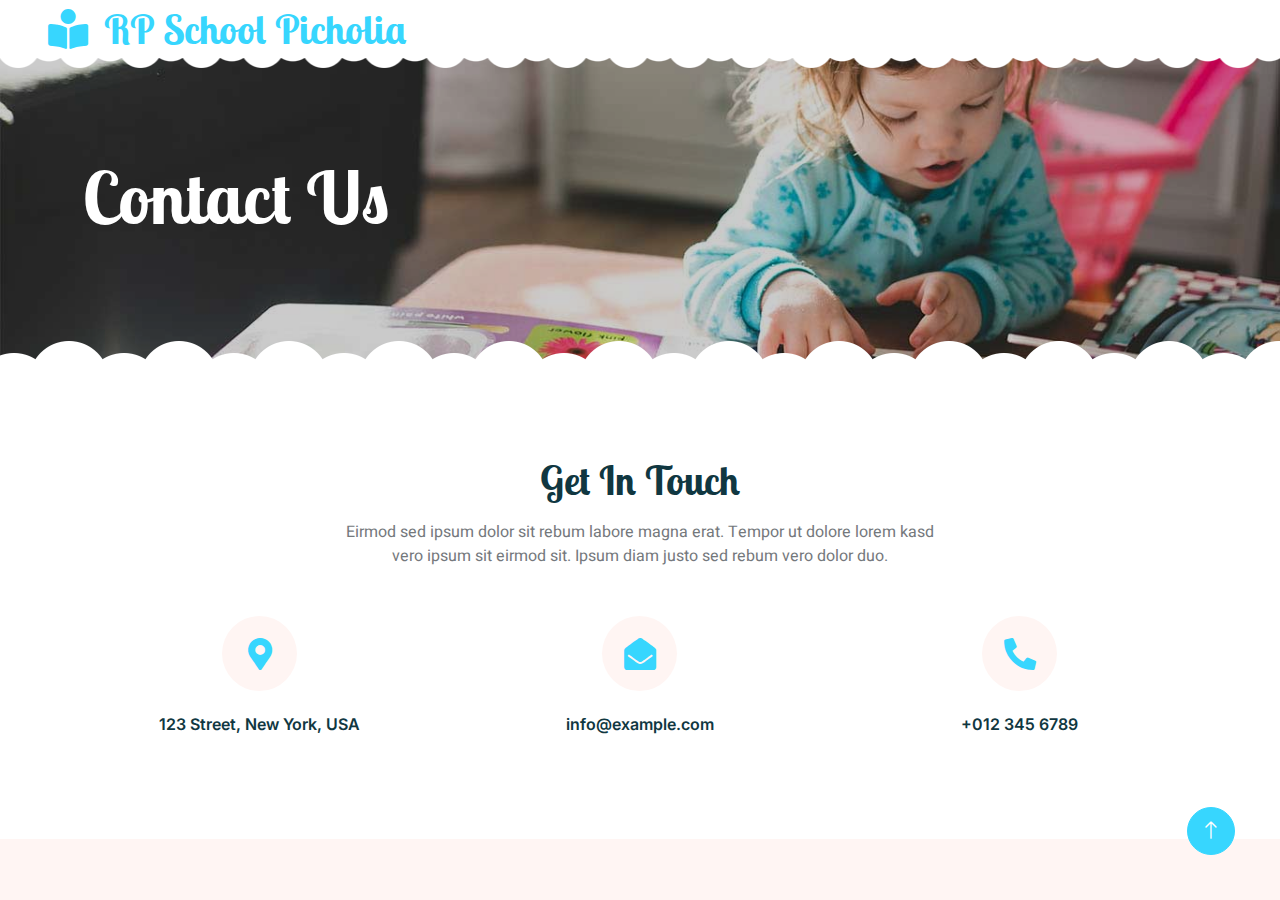
==== contact.html @ b972d2f2 "first commit" ====
<!DOCTYPE html>
<html lang="en">

<head>
    <meta charset="utf-8">
    <title>Kider - Preschool Website Template</title>
    <meta content="width=device-width, initial-scale=1.0" name="viewport">
    <meta content="" name="keywords">
    <meta content="" name="description">

    <!-- Favicon -->
    <link href="img/favicon.ico" rel="icon">

    <!-- Google Web Fonts -->
    <link rel="preconnect" href="https://fonts.googleapis.com">
    <link rel="preconnect" href="https://fonts.gstatic.com" crossorigin>
    <link href="https://fonts.googleapis.com/css2?family=Heebo:wght@400;500;600&family=Inter:wght@600&family=Lobster+Two:wght@700&display=swap" rel="stylesheet">
    
    <!-- Icon Font Stylesheet -->
    <link href="https://cdnjs.cloudflare.com/ajax/libs/font-awesome/5.10.0/css/all.min.css" rel="stylesheet">
    <link href="https://cdn.jsdelivr.net/npm/bootstrap-icons@1.4.1/font/bootstrap-icons.css" rel="stylesheet">

    <!-- Libraries Stylesheet -->
    <link href="lib/animate/animate.min.css" rel="stylesheet">
    <link href="lib/owlcarousel/assets/owl.carousel.min.css" rel="stylesheet">

    <!-- Customized Bootstrap Stylesheet -->
    <link href="css/bootstrap.min.css" rel="stylesheet">

    <!-- Template Stylesheet -->
    <link href="css/style.css" rel="stylesheet">
</head>

<body>
    <div class="container-xxl bg-white p-0">
        <!-- Spinner Start -->
        <div id="spinner" class="show bg-white position-fixed translate-middle w-100 vh-100 top-50 start-50 d-flex align-items-center justify-content-center">
            <div class="spinner-border text-primary" style="width: 3rem; height: 3rem;" role="status">
                <span class="sr-only">Loading...</span>
            </div>
        </div>
        <!-- Spinner End -->


        <!-- Navbar Start -->
        <nav class="navbar navbar-expand-lg bg-white navbar-light sticky-top px-4 px-lg-5 py-lg-0">
            <a href="index.html" class="navbar-brand">
                <h1 class="m-0 text-primary"><i class="fa fa-book-reader me-3"></i>RP School Picholia</h1>
            </a>
            <button type="button" class="navbar-toggler" data-bs-toggle="collapse" data-bs-target="#navbarCollapse">
                <span class="navbar-toggler-icon"></span>
            </button>
        </nav>
        <!-- Navbar End -->


        <!-- Page Header End -->
        <div class="container-xxl py-5 page-header position-relative mb-5">
            <div class="container py-5">
                <h1 class="display-2 text-white animated slideInDown mb-4">Contact Us</h1>
                <nav aria-label="breadcrumb animated slideInDown">
                </nav>
            </div>
        </div>
        <!-- Page Header End -->


        <!-- Contact Start -->
        <div class="container-xxl py-5">
            <div class="container">
                <div class="text-center mx-auto mb-5 wow fadeInUp" data-wow-delay="0.1s" style="max-width: 600px;">
                    <h1 class="mb-3">Get In Touch</h1>
                    <p>Eirmod sed ipsum dolor sit rebum labore magna erat. Tempor ut dolore lorem kasd vero ipsum sit
                        eirmod sit. Ipsum diam justo sed rebum vero dolor duo.</p>
                </div>
                <div class="row g-4 mb-5">
                    <div class="col-md-6 col-lg-4 text-center wow fadeInUp" data-wow-delay="0.1s">
                        <div class="bg-light rounded-circle d-inline-flex align-items-center justify-content-center mb-4" style="width: 75px; height: 75px;">
                            <i class="fa fa-map-marker-alt fa-2x text-primary"></i>
                        </div>
                        <h6>123 Street, New York, USA</h6>
                    </div>
                    <div class="col-md-6 col-lg-4 text-center wow fadeInUp" data-wow-delay="0.3s">
                        <div class="bg-light rounded-circle d-inline-flex align-items-center justify-content-center mb-4" style="width: 75px; height: 75px;">
                            <i class="fa fa-envelope-open fa-2x text-primary"></i>
                        </div>
                        <h6>info@example.com</h6>
                    </div>
                    <div class="col-md-6 col-lg-4 text-center wow fadeInUp" data-wow-delay="0.5s">
                        <div class="bg-light rounded-circle d-inline-flex align-items-center justify-content-center mb-4" style="width: 75px; height: 75px;">
                            <i class="fa fa-phone-alt fa-2x text-primary"></i>
                        </div>
                        <h6>+012 345 6789</h6>
                    </div>
                </div>
                        </div>
                    </div>
                </div>
            </div>
        </div>
        <!-- Contact End -->




        <!-- Back to Top -->
        <a href="#" class="btn btn-lg btn-primary btn-lg-square back-to-top"><i class="bi bi-arrow-up"></i></a>
    </div>

    <!-- JavaScript Libraries -->
    <script src="https://code.jquery.com/jquery-3.4.1.min.js"></script>
    <script src="https://cdn.jsdelivr.net/npm/bootstrap@5.0.0/dist/js/bootstrap.bundle.min.js"></script>
    <script src="lib/wow/wow.min.js"></script>
    <script src="lib/easing/easing.min.js"></script>
    <script src="lib/waypoints/waypoints.min.js"></script>
    <script src="lib/owlcarousel/owl.carousel.min.js"></script>

    <!-- Template Javascript -->
    <script src="js/main.js"></script>
</body>

</html>
---- css/style.css ----
/********** Template CSS **********/
:root {
    --primary: #37d6fe;
    --light: #FFF5F3;
    --dark: #103741;
}

.back-to-top {
    position: fixed;
    display: none;
    right: 45px;
    bottom: 45px;
    z-index: 99;
}


/*** Spinner ***/
#spinner {
    opacity: 0;
    visibility: hidden;
    transition: opacity .5s ease-out, visibility 0s linear .5s;
    z-index: 99999;
}

#spinner.show {
    transition: opacity .5s ease-out, visibility 0s linear 0s;
    visibility: visible;
    opacity: 1;
}


/*** Button ***/
.btn {
    font-weight: 500;
    transition: .5s;
}

.btn.btn-primary {
    color: #FFFFFF;
}

.btn-square {
    width: 38px;
    height: 38px;
}

.btn-sm-square {
    width: 32px;
    height: 32px;
}

.btn-lg-square {
    width: 48px;
    height: 48px;
}

.btn-square,
.btn-sm-square,
.btn-lg-square {
    padding: 0;
    display: flex;
    align-items: center;
    justify-content: center;
    font-weight: normal;
    border-radius: 50px;
}


/*** Heading ***/
h1,
h2,
h3,
h4,
.h1,
.h2,
.h3,
.h4,
.display-1,
.display-2,
.display-3,
.display-4,
.display-5,
.display-6 {
    font-family: 'Lobster Two', cursive;
    font-weight: 700;
}

h5,
h6,
.h5,
.h6 {
    font-weight: 600;
}

.font-secondary {
    font-family: 'Lobster Two', cursive;
}


/*** Navbar ***/
.navbar .navbar-nav .nav-link {
    padding: 30px 15px;
    color: var(--dark);
    font-weight: 500;
    outline: none;
}

.navbar .navbar-nav .nav-link:hover,
.navbar .navbar-nav .nav-link.active {
    color: var(--primary);
}

.navbar.sticky-top {
    top: -100px;
    transition: .5s;
}

.navbar .dropdown-toggle::after {
    border: none;
    content: "\f107";
    font-family: "Font Awesome 5 Free";
    font-weight: 900;
    vertical-align: middle;
    margin-left: 5px;
    transition: .5s;
}

.navbar .dropdown-toggle[aria-expanded=true]::after {
    transform: rotate(-180deg);
}

@media (max-width: 991.98px) {
    .navbar .navbar-nav .nav-link  {
        margin-right: 0;
        padding: 10px 0;
    }

    .navbar .navbar-nav {
        margin-top: 15px;
        border-top: 1px solid #EEEEEE;
    }
}

@media (min-width: 992px) {
    .navbar .nav-item .dropdown-menu {
        display: block;
        top: calc(100% - 15px);
        margin-top: 0;
        opacity: 0;
        visibility: hidden;
        transition: .5s;
        
    }

    .navbar .nav-item:hover .dropdown-menu {
        top: 100%;
        visibility: visible;
        transition: .5s;
        opacity: 1;
    }
}


/*** Header ***/
.header-carousel::before,
.header-carousel::after,
.page-header::before,
.page-header::after {
    position: absolute;
    content: "";
    width: 100%;
    height: 10px;
    top: 0;
    left: 0;
    background: url(../img/bg-header-top.png) center center repeat-x;
    z-index: 1;
}

.header-carousel::after,
.page-header::after {
    height: 19px;
    top: auto;
    bottom: 0;
    background: url(../img/bg-header-bottom.png) center center repeat-x;
}

@media (max-width: 768px) {
    .header-carousel .owl-carousel-item {
        position: relative;
        min-height: 500px;
    }
    
    .header-carousel .owl-carousel-item img {
        position: absolute;
        width: 100%;
        height: 100%;
        object-fit: cover;
    }

    .header-carousel .owl-carousel-item p {
        font-size: 16px !important;
        font-weight: 400 !important;
    }

    .header-carousel .owl-carousel-item h1 {
        font-size: 30px;
        font-weight: 600;
    }
}

.header-carousel .owl-nav {
    position: absolute;
    top: 50%;
    right: 8%;
    transform: translateY(-50%);
    display: flex;
    flex-direction: column;
}

.header-carousel .owl-nav .owl-prev,
.header-carousel .owl-nav .owl-next {
    margin: 7px 0;
    width: 45px;
    height: 45px;
    display: flex;
    align-items: center;
    justify-content: center;
    color: #FFFFFF;
    background: transparent;
    border: 1px solid #FFFFFF;
    border-radius: 45px;
    font-size: 22px;
    transition: .5s;
}

.header-carousel .owl-nav .owl-prev:hover,
.header-carousel .owl-nav .owl-next:hover {
    background: var(--primary);
    border-color: var(--primary);
}

.page-header {
    background: linear-gradient(rgba(0, 0, 0, .2), rgba(0, 0, 0, .2)), url(../img/carousel-1.jpg) center center no-repeat;
    background-size: cover;
}

.breadcrumb-item + .breadcrumb-item::before {
    color: rgba(255, 255, 255, .5);
}


/*** Facility ***/
.facility-item .facility-icon {
    position: relative;
    margin: 0 auto;
    width: 100px;
    height: 100px;
    border-radius: 100px;
    display: flex;
    align-items: center;
    justify-content: center;
}

.facility-item .facility-icon::before {
    position: absolute;
    content: "";
    width: 100%;
    height: 100%;
    top: 0;
    left: 0;
    background: rgba(255, 255, 255, .9);
    transition: .5s;
    z-index: 1;
}

.facility-item .facility-icon span {
    position: absolute;
    content: "";
    width: 15px;
    height: 30px;
    top: 0;
    left: 0;
    border-radius: 50%;
}

.facility-item .facility-icon span:last-child {
    left: auto;
    right: 0;
}

.facility-item .facility-icon i {
    position: relative;
    z-index: 2;
}

.facility-item .facility-text {
    position: relative;
    min-height: 250px;
    padding: 30px;
    border-radius: 100%;
    display: flex;
    text-align: center;
    justify-content: center;
    flex-direction: column;
}

.facility-item .facility-text::before {
    position: absolute;
    content: "";
    width: 100%;
    height: 100%;
    top: 0;
    left: 0;
    background: rgba(255, 255, 255, .9);
    transition: .5s;
    z-index: 1;
}

.facility-item .facility-text * {
    position: relative;
    z-index: 2;
}

.facility-item:hover .facility-icon::before,
.facility-item:hover .facility-text::before {
    background: transparent;
}

.facility-item * {
    transition: .5s;
}

.facility-item:hover * {
    color: #FFFFFF !important;
}


/*** About ***/
.about-img img {
    transition: .5s;
}

.about-img img:hover {
    background: var(--primary) !important;
}


/*** Classes ***/
.classes-item {
    transition: .5s;
}

.classes-item:hover {
    margin-top: -10px;
}


/*** Team ***/
.team-item .team-text {
    position: absolute;
    width: 250px;
    height: 250px;
    bottom: 0;
    right: 0;
    display: flex;
    align-items: center;
    justify-content: center;
    flex-direction: column;
    background: #FFFFFF;
    border: 17px solid var(--light);
    border-radius: 250px;
    transition: .5s;
}

.team-item:hover .team-text {
    border-color: var(--primary);
}


/*** Testimonial ***/
.testimonial-carousel {
    padding-left: 1.5rem;
    padding-right: 1.5rem;
}

@media (min-width: 576px) {
    .testimonial-carousel {
        padding-left: 4rem;
        padding-right: 4rem;
    }
}

.testimonial-carousel .testimonial-item .border {
    border: 1px dashed rgba(0, 185, 142, .3) !important;
}

.testimonial-carousel .owl-nav {
    position: absolute;
    width: 100%;
    height: 45px;
    top: 50%;
    left: 0;
    transform: translateY(-50%);
    display: flex;
    justify-content: space-between;
    z-index: 1;
}

.testimonial-carousel .owl-nav .owl-prev,
.testimonial-carousel .owl-nav .owl-next {
    position: relative;
    width: 45px;
    height: 45px;
    display: flex;
    align-items: center;
    justify-content: center;
    color: #FFFFFF;
    background: var(--primary);
    border-radius: 45px;
    font-size: 20px;
    transition: .5s;
}

.testimonial-carousel .owl-nav .owl-prev:hover,
.testimonial-carousel .owl-nav .owl-next:hover {
    background: var(--dark);
}


/*** Footer ***/
.footer .btn.btn-social {
    margin-right: 5px;
    width: 45px;
    height: 45px;
    display: flex;
    align-items: center;
    justify-content: center;
    color: #FFFFFF;
    border: 1px solid rgba(255,255,255,0.5);
    border-radius: 45px;
    transition: .3s;
}

.footer .btn.btn-social:hover {
    border-color: var(--primary);
    background: var(--primary);
}

.footer .btn.btn-link {
    display: block;
    margin-bottom: 5px;
    padding: 0;
    text-align: left;
    font-size: 16px;
    font-weight: normal;
    text-transform: capitalize;
    transition: .3s;
}

.footer .btn.btn-link::before {
    position: relative;
    content: "\f105";
    font-family: "Font Awesome 5 Free";
    font-weight: 900;
    margin-right: 10px;
}

.footer .btn.btn-link:hover {
    color: var(--primary) !important;
    letter-spacing: 1px;
    box-shadow: none;
}

.footer .form-control {
    border-color: rgba(255,255,255,0.5);
}

.footer .copyright {
    padding: 25px 0;
    font-size: 15px;
    border-top: 1px solid rgba(256, 256, 256, .1);
}

.footer .copyright a {
    color: #FFFFFF;
}

.footer .footer-menu a {
    margin-right: 15px;
    padding-right: 15px;
    border-right: 1px solid rgba(255, 255, 255, .1);
}

.footer .copyright a:hover,
.footer .footer-menu a:hover {
    color: var(--primary) !important;
}

.footer .footer-menu a:last-child {
    margin-right: 0;
    padding-right: 0;
    border-right: none;
}
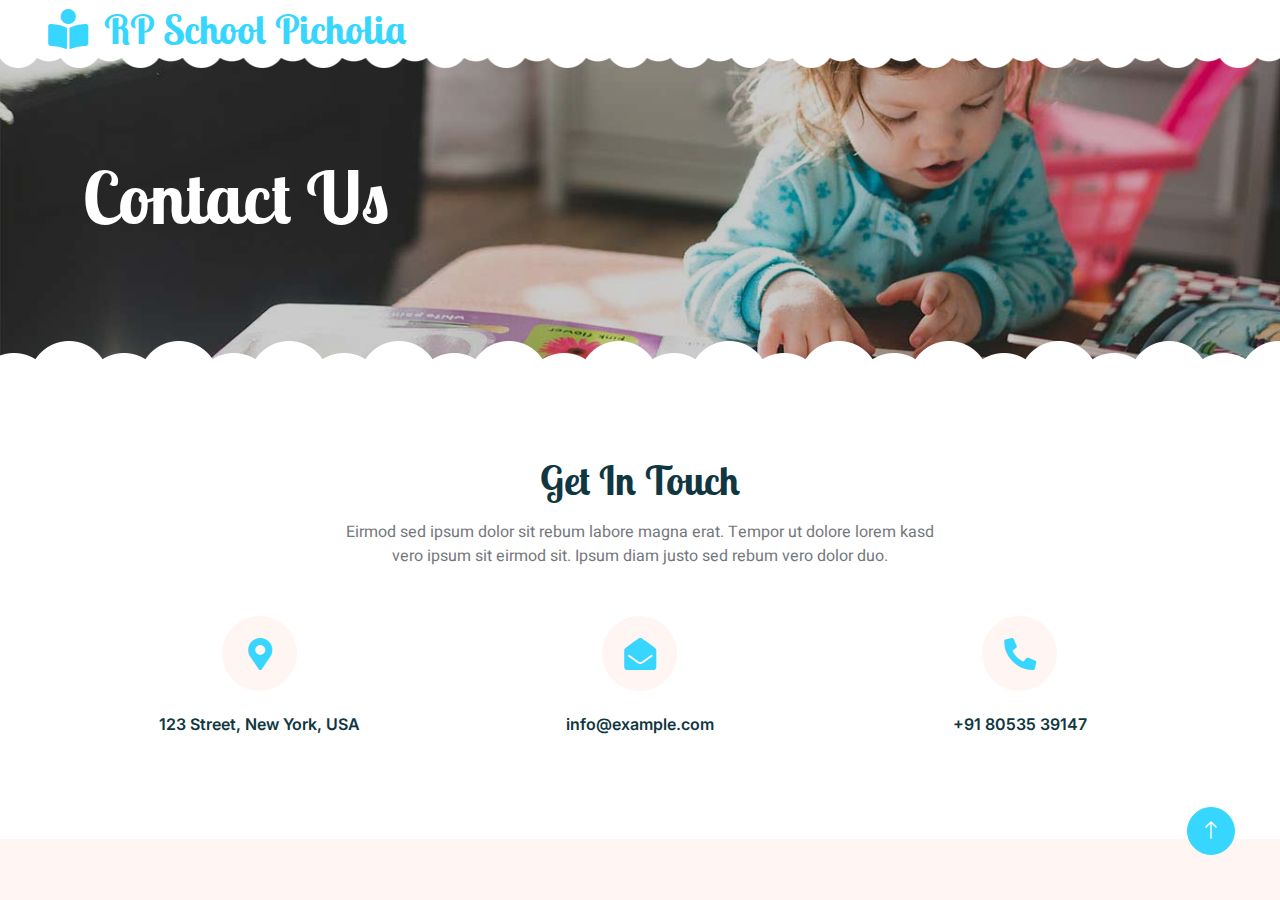
==== commit 0df46412: "Changed Contact details" ====
--- a/contact.html
+++ b/contact.html
@@ -90,7 +90,7 @@
                         <div class="bg-light rounded-circle d-inline-flex align-items-center justify-content-center mb-4" style="width: 75px; height: 75px;">
                             <i class="fa fa-phone-alt fa-2x text-primary"></i>
                         </div>
-                        <h6>+012 345 6789</h6>
+                        <h6>+91 80535 39147</h6>
                     </div>
                 </div>
                         </div>
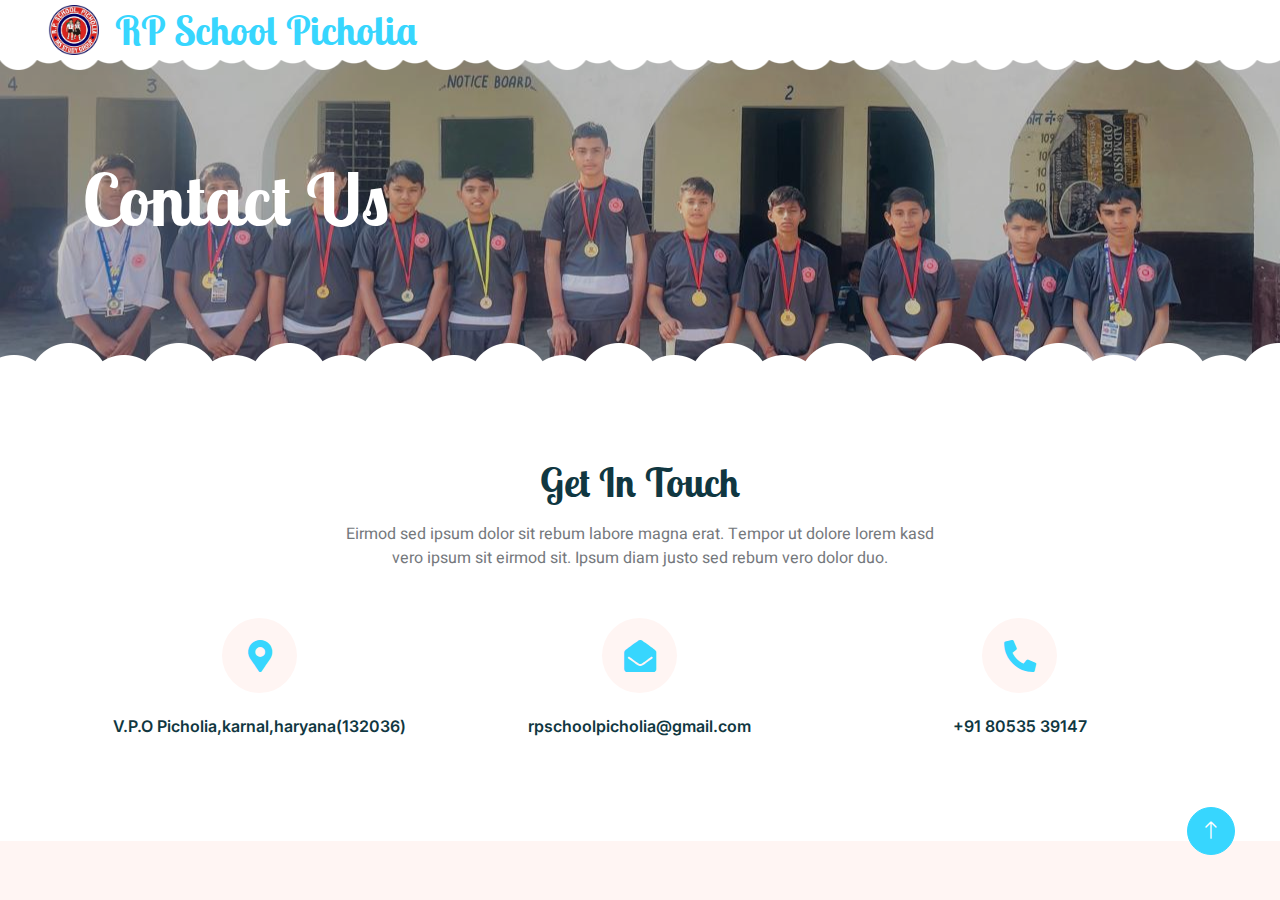
==== commit b72c8673: "Final Changes" ====
--- a/contact.html
+++ b/contact.html
@@ -44,8 +44,9 @@
 
         <!-- Navbar Start -->
         <nav class="navbar navbar-expand-lg bg-white navbar-light sticky-top px-4 px-lg-5 py-lg-0">
-            <a href="index.html" class="navbar-brand">
-                <h1 class="m-0 text-primary"><i class="fa fa-book-reader me-3"></i>RP School Picholia</h1>
+            <a href="index.html" class="navbar-brand d-flex align-items-center">
+                <img src="img\image1.png" class="img-fluid me-3" style="max-height: 50px;">
+                <h1 class="m-0 text-primary">RP School Picholia</h1>
             </a>
             <button type="button" class="navbar-toggler" data-bs-toggle="collapse" data-bs-target="#navbarCollapse">
                 <span class="navbar-toggler-icon"></span>
@@ -78,13 +79,13 @@
                         <div class="bg-light rounded-circle d-inline-flex align-items-center justify-content-center mb-4" style="width: 75px; height: 75px;">
                             <i class="fa fa-map-marker-alt fa-2x text-primary"></i>
                         </div>
-                        <h6>123 Street, New York, USA</h6>
+                        <h6>V.P.O Picholia,karnal,haryana(132036)</h6>
                     </div>
                     <div class="col-md-6 col-lg-4 text-center wow fadeInUp" data-wow-delay="0.3s">
                         <div class="bg-light rounded-circle d-inline-flex align-items-center justify-content-center mb-4" style="width: 75px; height: 75px;">
                             <i class="fa fa-envelope-open fa-2x text-primary"></i>
                         </div>
-                        <h6>info@example.com</h6>
+                        <h6>rpschoolpicholia@gmail.com</h6>
                     </div>
                     <div class="col-md-6 col-lg-4 text-center wow fadeInUp" data-wow-delay="0.5s">
                         <div class="bg-light rounded-circle d-inline-flex align-items-center justify-content-center mb-4" style="width: 75px; height: 75px;">
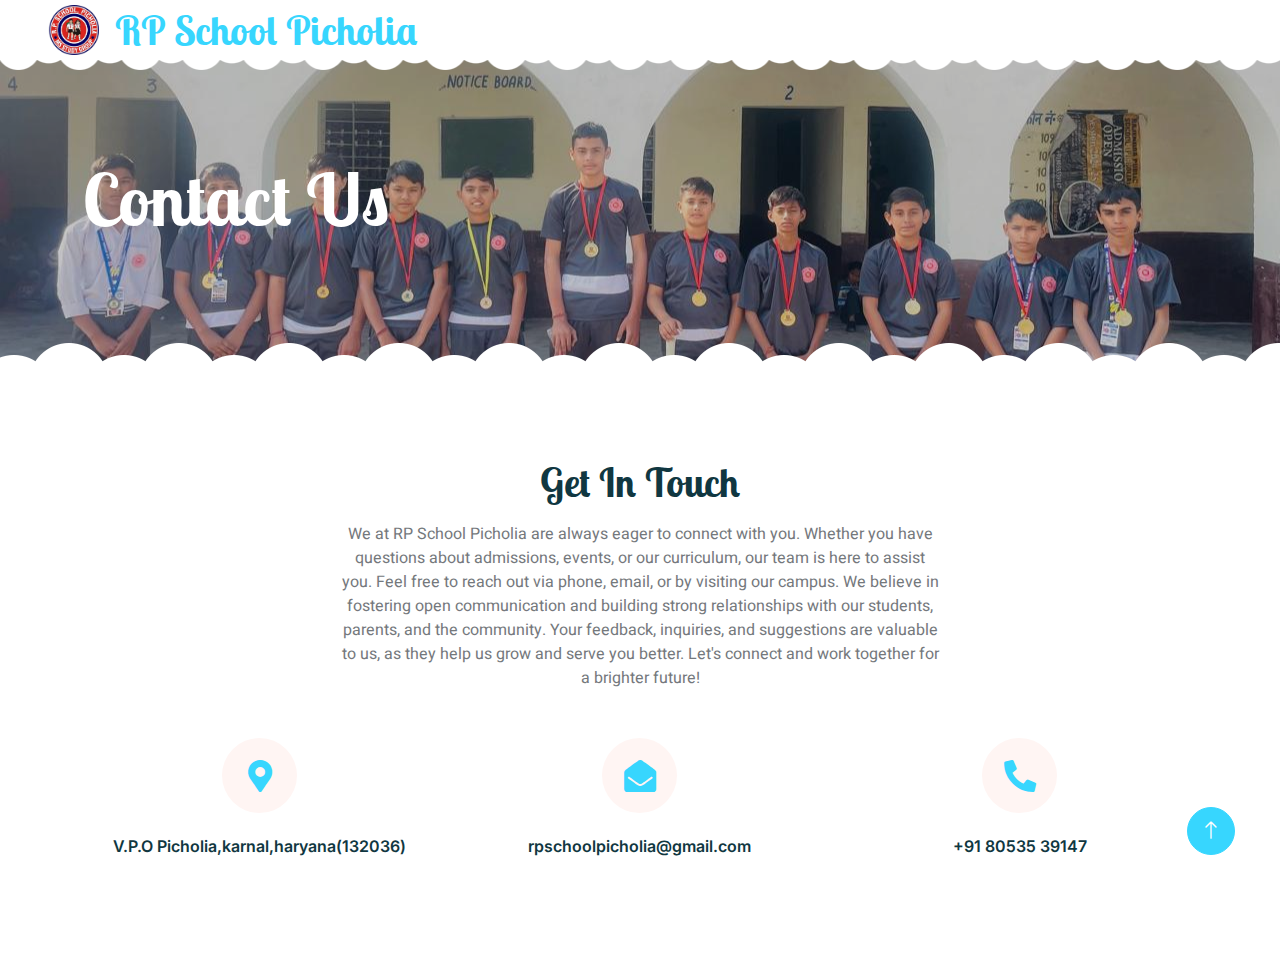
==== commit 0fd1b911: "Final touch part 2" ====
--- a/contact.html
+++ b/contact.html
@@ -71,8 +71,8 @@
             <div class="container">
                 <div class="text-center mx-auto mb-5 wow fadeInUp" data-wow-delay="0.1s" style="max-width: 600px;">
                     <h1 class="mb-3">Get In Touch</h1>
-                    <p>Eirmod sed ipsum dolor sit rebum labore magna erat. Tempor ut dolore lorem kasd vero ipsum sit
-                        eirmod sit. Ipsum diam justo sed rebum vero dolor duo.</p>
+                    <p>We at RP School Picholia are always eager to connect with you. Whether you have questions about admissions, events, or our curriculum, our team is here to assist you. Feel free to reach out via phone, email, or by visiting our campus. We believe in fostering open communication and building strong relationships with our students, parents, and the community. Your feedback, inquiries, and suggestions are valuable to us, as they help us grow and serve you better. Let's connect and work together for a brighter future!
+                    </p>
                 </div>
                 <div class="row g-4 mb-5">
                     <div class="col-md-6 col-lg-4 text-center wow fadeInUp" data-wow-delay="0.1s">
